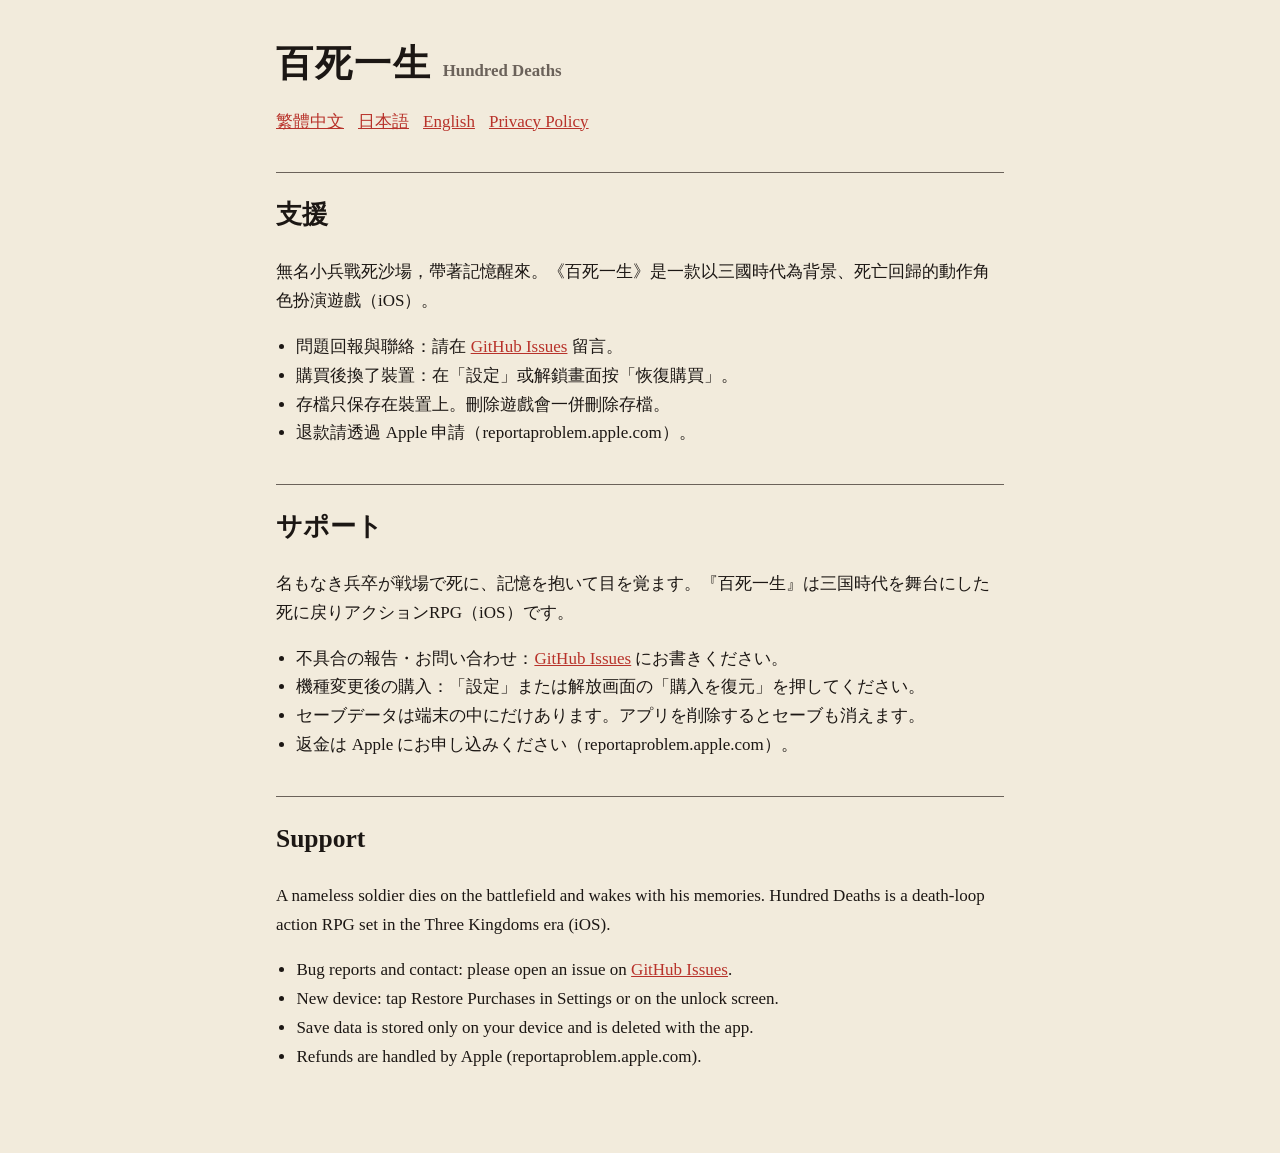
==== index.html @ 147dbe21 "Update support and privacy pages" ====
<!doctype html>
<html lang="zh-Hant">
<head>
<meta charset="utf-8">
<meta name="viewport" content="width=device-width, initial-scale=1">
<title>百死一生 Hundred Deaths · Support</title>
<link rel="stylesheet" href="style.css">
</head>
<body>
<main>
<h1>百死一生 <small>Hundred Deaths</small></h1>
<nav><a href="#zh">繁體中文</a><a href="#ja">日本語</a><a href="#en">English</a><a href="privacy.html">Privacy Policy</a></nav>

<section id="zh">
<h2>支援</h2>
<p>無名小兵戰死沙場，帶著記憶醒來。《百死一生》是一款以三國時代為背景、死亡回歸的動作角色扮演遊戲（iOS）。</p>
<ul>
<li>問題回報與聯絡：請在 <a href="https://github.com/SeungbinBaik/baeksailsaeng/issues">GitHub Issues</a> 留言。</li>
<li>購買後換了裝置：在「設定」或解鎖畫面按「恢復購買」。</li>
<li>存檔只保存在裝置上。刪除遊戲會一併刪除存檔。</li>
<li>退款請透過 Apple 申請（reportaproblem.apple.com）。</li>
</ul>
</section>

<section id="ja">
<h2>サポート</h2>
<p>名もなき兵卒が戦場で死に、記憶を抱いて目を覚ます。『百死一生』は三国時代を舞台にした死に戻りアクションRPG（iOS）です。</p>
<ul>
<li>不具合の報告・お問い合わせ：<a href="https://github.com/SeungbinBaik/baeksailsaeng/issues">GitHub Issues</a> にお書きください。</li>
<li>機種変更後の購入：「設定」または解放画面の「購入を復元」を押してください。</li>
<li>セーブデータは端末の中にだけあります。アプリを削除するとセーブも消えます。</li>
<li>返金は Apple にお申し込みください（reportaproblem.apple.com）。</li>
</ul>
</section>

<section id="en">
<h2>Support</h2>
<p>A nameless soldier dies on the battlefield and wakes with his memories. Hundred Deaths is a death-loop action RPG set in the Three Kingdoms era (iOS).</p>
<ul>
<li>Bug reports and contact: please open an issue on <a href="https://github.com/SeungbinBaik/baeksailsaeng/issues">GitHub Issues</a>.</li>
<li>New device: tap Restore Purchases in Settings or on the unlock screen.</li>
<li>Save data is stored only on your device and is deleted with the app.</li>
<li>Refunds are handled by Apple (reportaproblem.apple.com).</li>
</ul>
</section>
</main>
</body>
</html>
---- style.css ----
:root { --ink: #1c1714; --paper: #f2ebdc; --red: #b8322a; --muted: #6b625a; }
@media (prefers-color-scheme: dark) { :root { --ink: #ece4d4; --paper: #1b1714; --red: #e0685f; --muted: #a59a8d; } }
* { box-sizing: border-box; }
body { margin: 0; background: var(--paper); color: var(--ink); font: 17px/1.7 "Noto Serif", "Hiragino Mincho ProN", "PMingLiU", serif; }
main { max-width: 760px; margin: 0 auto; padding: 32px 16px 64px; }
h1 { font-size: 2.2em; margin: 0 0 4px; letter-spacing: .05em; }
h1 small { font-size: .45em; color: var(--muted); letter-spacing: 0; }
h2 { border-top: 1px solid var(--muted); padding-top: 20px; margin-top: 36px; }
nav a, a { color: var(--red); }
nav { margin: 12px 0 24px; display: flex; gap: 14px; flex-wrap: wrap; }
.lang { font-size: .9em; color: var(--muted); }
ul { padding-left: 1.2em; }
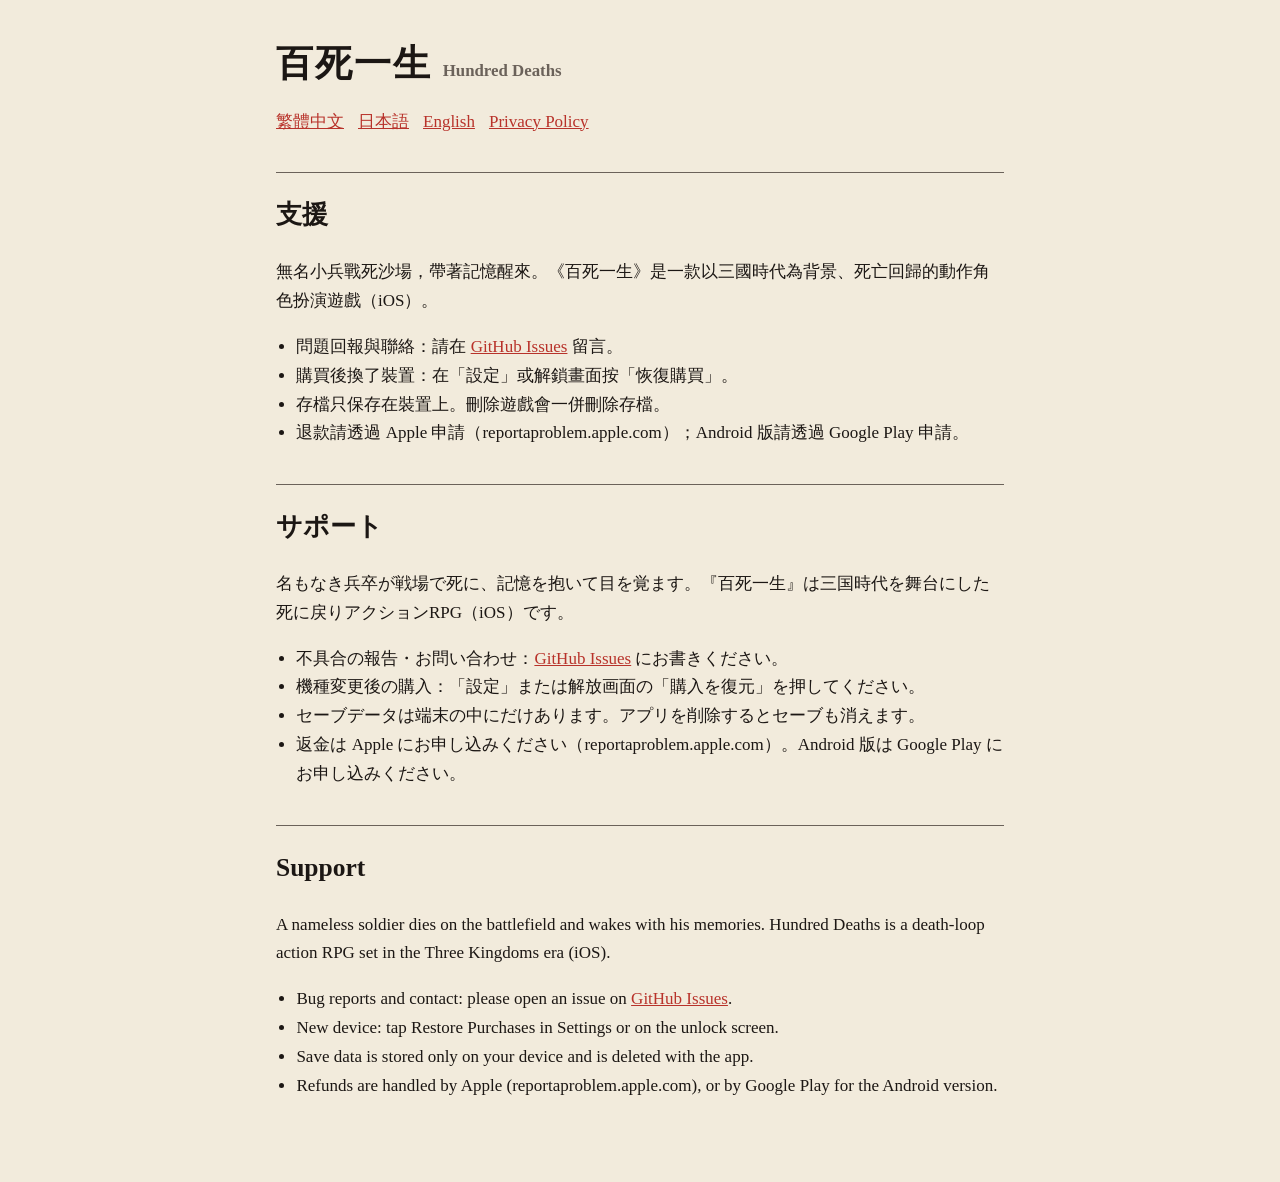
==== commit 96d2c4e3: "Update support and privacy pages" ====
--- a/index.html
+++ b/index.html
@@ -18,7 +18,7 @@
 <li>問題回報與聯絡：請在 <a href="https://github.com/SeungbinBaik/baeksailsaeng/issues">GitHub Issues</a> 留言。</li>
 <li>購買後換了裝置：在「設定」或解鎖畫面按「恢復購買」。</li>
 <li>存檔只保存在裝置上。刪除遊戲會一併刪除存檔。</li>
-<li>退款請透過 Apple 申請（reportaproblem.apple.com）。</li>
+<li>退款請透過 Apple 申請（reportaproblem.apple.com）；Android 版請透過 Google Play 申請。</li>
 </ul>
 </section>
 
@@ -29,7 +29,7 @@
 <li>不具合の報告・お問い合わせ：<a href="https://github.com/SeungbinBaik/baeksailsaeng/issues">GitHub Issues</a> にお書きください。</li>
 <li>機種変更後の購入：「設定」または解放画面の「購入を復元」を押してください。</li>
 <li>セーブデータは端末の中にだけあります。アプリを削除するとセーブも消えます。</li>
-<li>返金は Apple にお申し込みください（reportaproblem.apple.com）。</li>
+<li>返金は Apple にお申し込みください（reportaproblem.apple.com）。Android 版は Google Play にお申し込みください。</li>
 </ul>
 </section>
 
@@ -40,7 +40,7 @@
 <li>Bug reports and contact: please open an issue on <a href="https://github.com/SeungbinBaik/baeksailsaeng/issues">GitHub Issues</a>.</li>
 <li>New device: tap Restore Purchases in Settings or on the unlock screen.</li>
 <li>Save data is stored only on your device and is deleted with the app.</li>
-<li>Refunds are handled by Apple (reportaproblem.apple.com).</li>
+<li>Refunds are handled by Apple (reportaproblem.apple.com), or by Google Play for the Android version.</li>
 </ul>
 </section>
 </main>
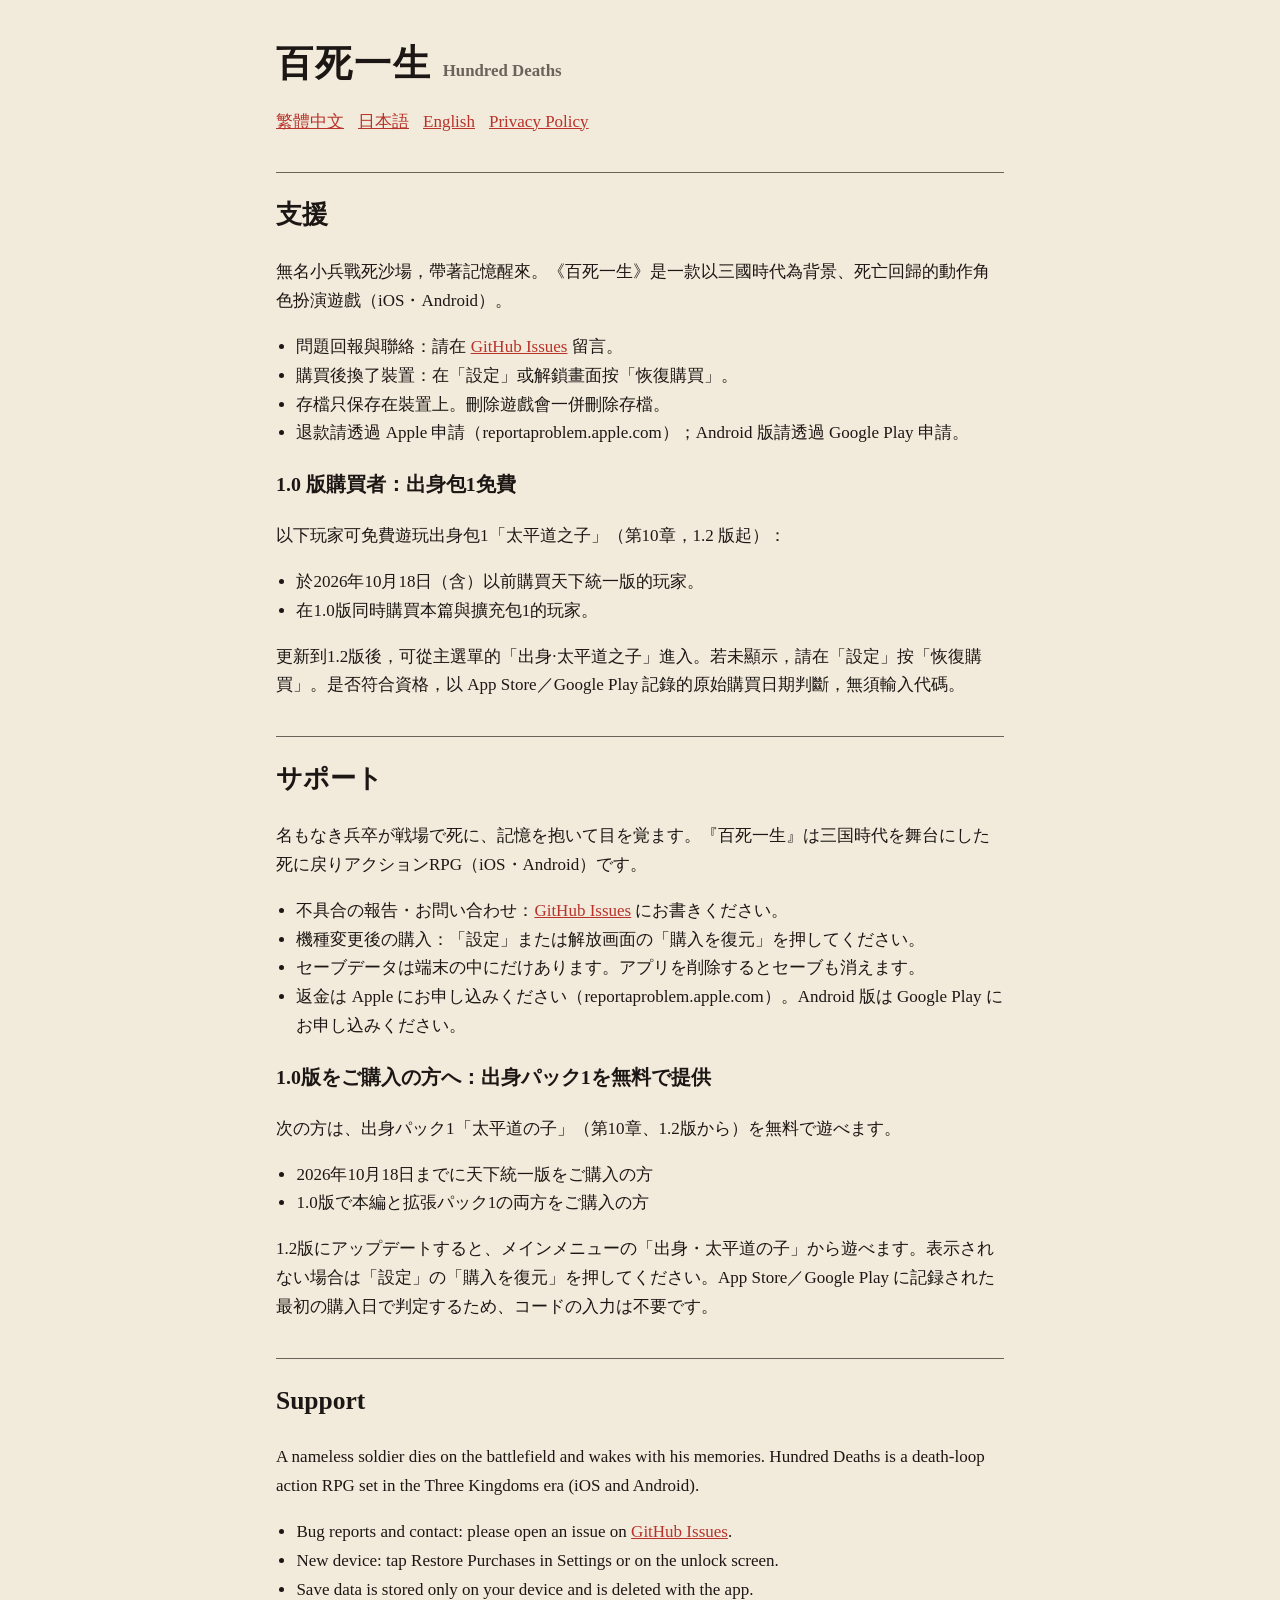
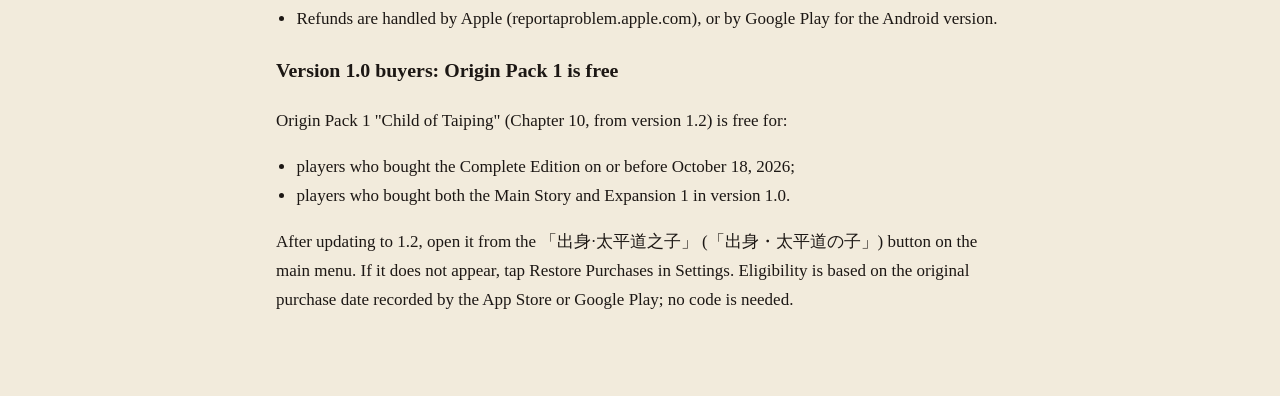
==== commit d584eb90: "Update support and privacy pages" ====
--- a/index.html
+++ b/index.html
@@ -13,35 +13,56 @@
 
 <section id="zh">
 <h2>支援</h2>
-<p>無名小兵戰死沙場，帶著記憶醒來。《百死一生》是一款以三國時代為背景、死亡回歸的動作角色扮演遊戲（iOS）。</p>
+<p>無名小兵戰死沙場，帶著記憶醒來。《百死一生》是一款以三國時代為背景、死亡回歸的動作角色扮演遊戲（iOS・Android）。</p>
 <ul>
 <li>問題回報與聯絡：請在 <a href="https://github.com/SeungbinBaik/baeksailsaeng/issues">GitHub Issues</a> 留言。</li>
 <li>購買後換了裝置：在「設定」或解鎖畫面按「恢復購買」。</li>
 <li>存檔只保存在裝置上。刪除遊戲會一併刪除存檔。</li>
 <li>退款請透過 Apple 申請（reportaproblem.apple.com）；Android 版請透過 Google Play 申請。</li>
 </ul>
+<h3>1.0 版購買者：出身包1免費</h3>
+<p>以下玩家可免費遊玩出身包1「太平道之子」（第10章，1.2 版起）：</p>
+<ul>
+<li>於2026年10月18日（含）以前購買天下統一版的玩家。</li>
+<li>在1.0版同時購買本篇與擴充包1的玩家。</li>
+</ul>
+<p>更新到1.2版後，可從主選單的「出身·太平道之子」進入。若未顯示，請在「設定」按「恢復購買」。是否符合資格，以 App Store／Google Play 記錄的原始購買日期判斷，無須輸入代碼。</p>
 </section>
 
 <section id="ja">
 <h2>サポート</h2>
-<p>名もなき兵卒が戦場で死に、記憶を抱いて目を覚ます。『百死一生』は三国時代を舞台にした死に戻りアクションRPG（iOS）です。</p>
+<p>名もなき兵卒が戦場で死に、記憶を抱いて目を覚ます。『百死一生』は三国時代を舞台にした死に戻りアクションRPG（iOS・Android）です。</p>
 <ul>
 <li>不具合の報告・お問い合わせ：<a href="https://github.com/SeungbinBaik/baeksailsaeng/issues">GitHub Issues</a> にお書きください。</li>
 <li>機種変更後の購入：「設定」または解放画面の「購入を復元」を押してください。</li>
 <li>セーブデータは端末の中にだけあります。アプリを削除するとセーブも消えます。</li>
 <li>返金は Apple にお申し込みください（reportaproblem.apple.com）。Android 版は Google Play にお申し込みください。</li>
 </ul>
+<h3>1.0版をご購入の方へ：出身パック1を無料で提供</h3>
+<p>次の方は、出身パック1「太平道の子」（第10章、1.2版から）を無料で遊べます。</p>
+<ul>
+<li>2026年10月18日までに天下統一版をご購入の方</li>
+<li>1.0版で本編と拡張パック1の両方をご購入の方</li>
+</ul>
+<p>1.2版にアップデートすると、メインメニューの「出身・太平道の子」から遊べます。表示されない場合は「設定」の「購入を復元」を押してください。App Store／Google Play に記録された最初の購入日で判定するため、コードの入力は不要です。</p>
 </section>
 
 <section id="en">
 <h2>Support</h2>
-<p>A nameless soldier dies on the battlefield and wakes with his memories. Hundred Deaths is a death-loop action RPG set in the Three Kingdoms era (iOS).</p>
+<p>A nameless soldier dies on the battlefield and wakes with his memories. Hundred Deaths is a death-loop action RPG set in the Three Kingdoms era (iOS and Android).</p>
 <ul>
 <li>Bug reports and contact: please open an issue on <a href="https://github.com/SeungbinBaik/baeksailsaeng/issues">GitHub Issues</a>.</li>
 <li>New device: tap Restore Purchases in Settings or on the unlock screen.</li>
 <li>Save data is stored only on your device and is deleted with the app.</li>
 <li>Refunds are handled by Apple (reportaproblem.apple.com), or by Google Play for the Android version.</li>
 </ul>
+<h3>Version 1.0 buyers: Origin Pack 1 is free</h3>
+<p>Origin Pack 1 "Child of Taiping" (Chapter 10, from version 1.2) is free for:</p>
+<ul>
+<li>players who bought the Complete Edition on or before October 18, 2026;</li>
+<li>players who bought both the Main Story and Expansion 1 in version 1.0.</li>
+</ul>
+<p>After updating to 1.2, open it from the 「出身·太平道之子」 (「出身・太平道の子」) button on the main menu. If it does not appear, tap Restore Purchases in Settings. Eligibility is based on the original purchase date recorded by the App Store or Google Play; no code is needed.</p>
 </section>
 </main>
 </body>
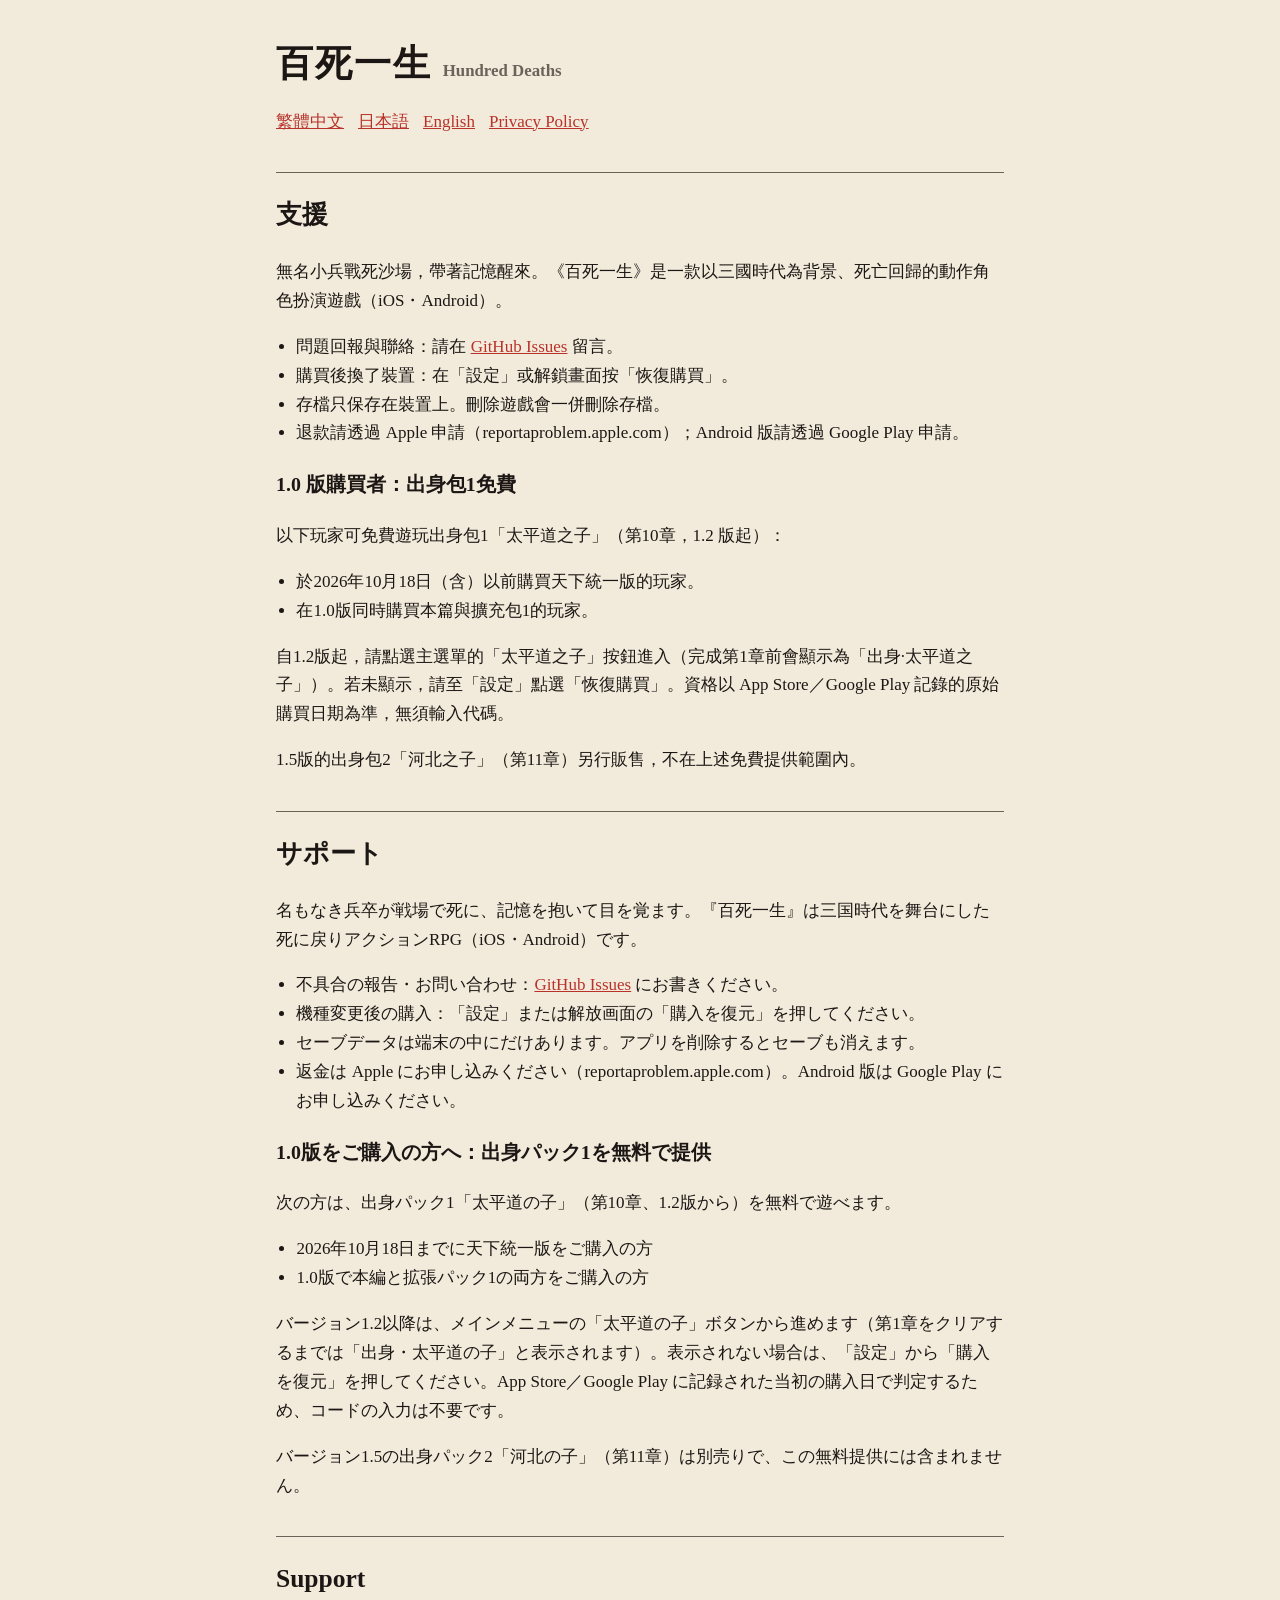
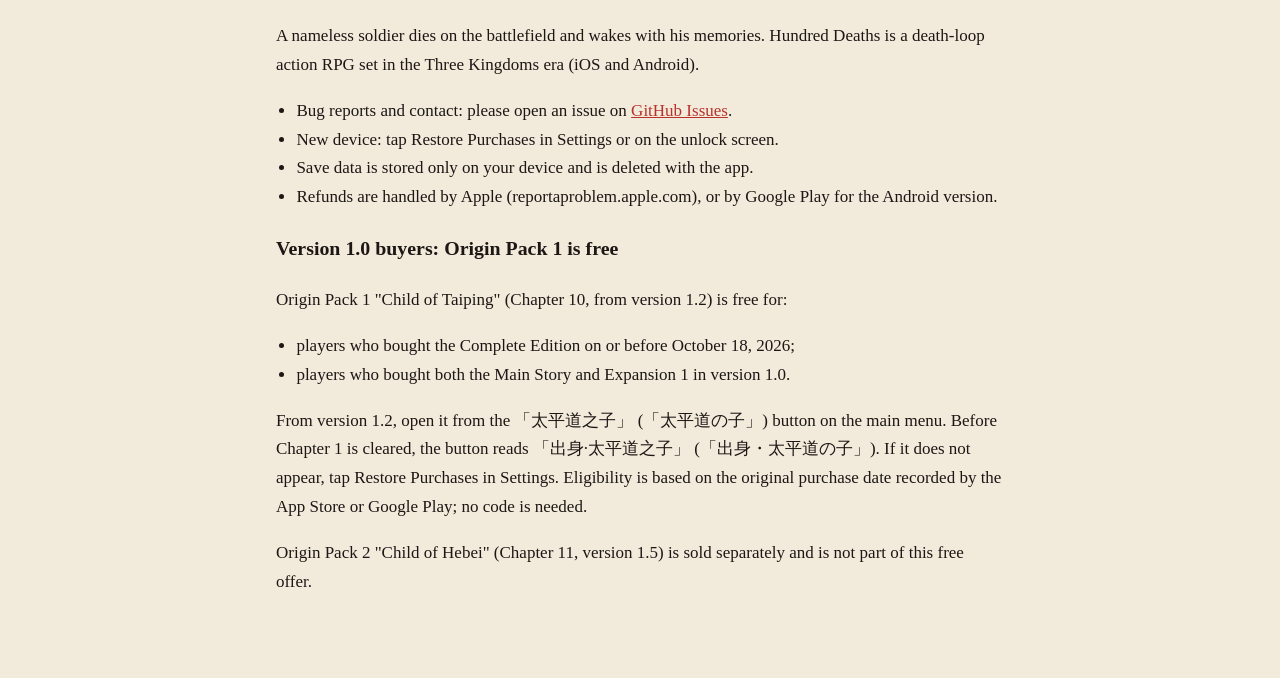
==== commit 525e56cf: "Update support and privacy pages" ====
--- a/index.html
+++ b/index.html
@@ -26,7 +26,8 @@
 <li>於2026年10月18日（含）以前購買天下統一版的玩家。</li>
 <li>在1.0版同時購買本篇與擴充包1的玩家。</li>
 </ul>
-<p>更新到1.2版後，可從主選單的「出身·太平道之子」進入。若未顯示，請在「設定」按「恢復購買」。是否符合資格，以 App Store／Google Play 記錄的原始購買日期判斷，無須輸入代碼。</p>
+<p>自1.2版起，請點選主選單的「太平道之子」按鈕進入（完成第1章前會顯示為「出身·太平道之子」）。若未顯示，請至「設定」點選「恢復購買」。資格以 App Store／Google Play 記錄的原始購買日期為準，無須輸入代碼。</p>
+<p>1.5版的出身包2「河北之子」（第11章）另行販售，不在上述免費提供範圍內。</p>
 </section>
 
 <section id="ja">
@@ -44,7 +45,8 @@
 <li>2026年10月18日までに天下統一版をご購入の方</li>
 <li>1.0版で本編と拡張パック1の両方をご購入の方</li>
 </ul>
-<p>1.2版にアップデートすると、メインメニューの「出身・太平道の子」から遊べます。表示されない場合は「設定」の「購入を復元」を押してください。App Store／Google Play に記録された最初の購入日で判定するため、コードの入力は不要です。</p>
+<p>バージョン1.2以降は、メインメニューの「太平道の子」ボタンから進めます（第1章をクリアするまでは「出身・太平道の子」と表示されます）。表示されない場合は、「設定」から「購入を復元」を押してください。App Store／Google Play に記録された当初の購入日で判定するため、コードの入力は不要です。</p>
+<p>バージョン1.5の出身パック2「河北の子」（第11章）は別売りで、この無料提供には含まれません。</p>
 </section>
 
 <section id="en">
@@ -62,7 +64,8 @@
 <li>players who bought the Complete Edition on or before October 18, 2026;</li>
 <li>players who bought both the Main Story and Expansion 1 in version 1.0.</li>
 </ul>
-<p>After updating to 1.2, open it from the 「出身·太平道之子」 (「出身・太平道の子」) button on the main menu. If it does not appear, tap Restore Purchases in Settings. Eligibility is based on the original purchase date recorded by the App Store or Google Play; no code is needed.</p>
+<p>From version 1.2, open it from the 「太平道之子」 (「太平道の子」) button on the main menu. Before Chapter 1 is cleared, the button reads 「出身·太平道之子」 (「出身・太平道の子」). If it does not appear, tap Restore Purchases in Settings. Eligibility is based on the original purchase date recorded by the App Store or Google Play; no code is needed.</p>
+<p>Origin Pack 2 "Child of Hebei" (Chapter 11, version 1.5) is sold separately and is not part of this free offer.</p>
 </section>
 </main>
 </body>
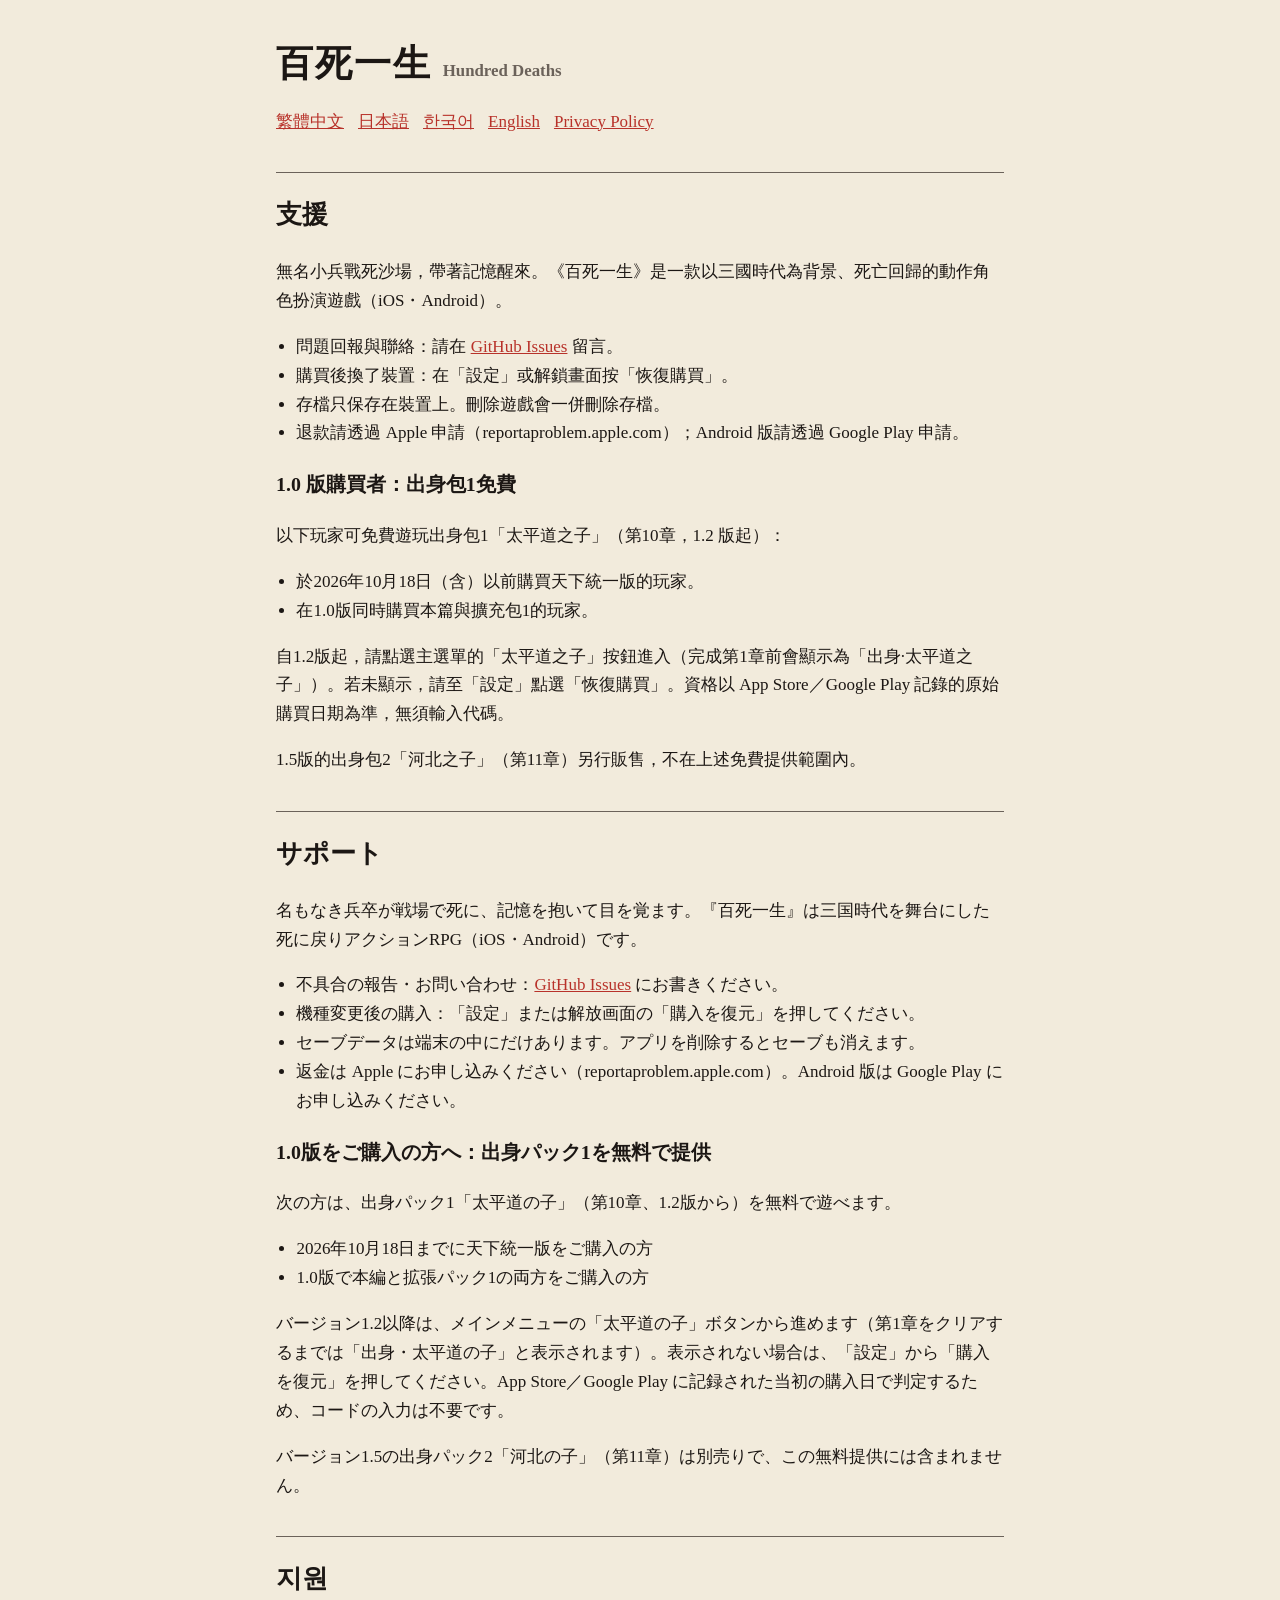
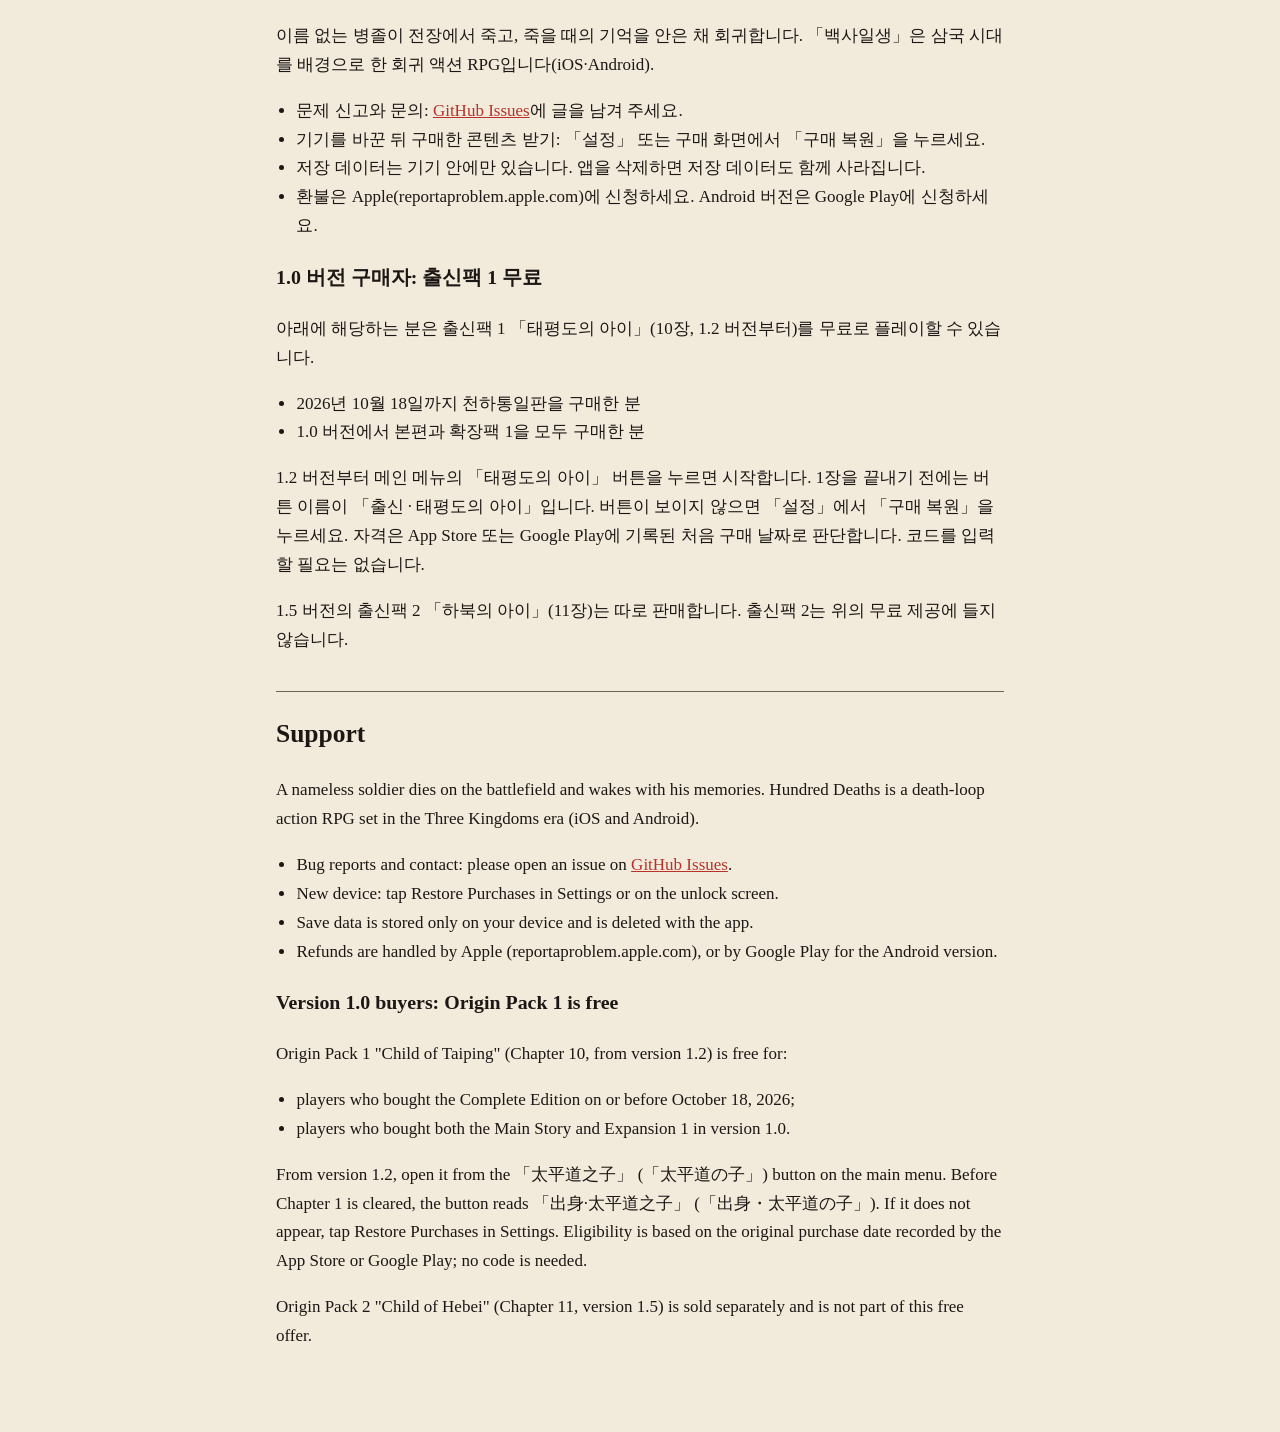
==== commit 05688565: "Update support and privacy pages" ====
--- a/index.html
+++ b/index.html
@@ -9,7 +9,7 @@
 <body>
 <main>
 <h1>百死一生 <small>Hundred Deaths</small></h1>
-<nav><a href="#zh">繁體中文</a><a href="#ja">日本語</a><a href="#en">English</a><a href="privacy.html">Privacy Policy</a></nav>
+<nav><a href="#zh">繁體中文</a><a href="#ja">日本語</a><a href="#ko">한국어</a><a href="#en">English</a><a href="privacy.html">Privacy Policy</a></nav>
 
 <section id="zh">
 <h2>支援</h2>
@@ -49,6 +49,25 @@
 <p>バージョン1.5の出身パック2「河北の子」（第11章）は別売りで、この無料提供には含まれません。</p>
 </section>
 
+<section id="ko" lang="ko">
+<h2>지원</h2>
+<p>이름 없는 병졸이 전장에서 죽고, 죽을 때의 기억을 안은 채 회귀합니다. 「백사일생」은 삼국 시대를 배경으로 한 회귀 액션 RPG입니다(iOS·Android).</p>
+<ul>
+<li>문제 신고와 문의: <a href="https://github.com/SeungbinBaik/baeksailsaeng/issues">GitHub Issues</a>에 글을 남겨 주세요.</li>
+<li>기기를 바꾼 뒤 구매한 콘텐츠 받기: 「설정」 또는 구매 화면에서 「구매 복원」을 누르세요.</li>
+<li>저장 데이터는 기기 안에만 있습니다. 앱을 삭제하면 저장 데이터도 함께 사라집니다.</li>
+<li>환불은 Apple(reportaproblem.apple.com)에 신청하세요. Android 버전은 Google Play에 신청하세요.</li>
+</ul>
+<h3>1.0 버전 구매자: 출신팩 1 무료</h3>
+<p>아래에 해당하는 분은 출신팩 1 「태평도의 아이」(10장, 1.2 버전부터)를 무료로 플레이할 수 있습니다.</p>
+<ul>
+<li>2026년 10월 18일까지 천하통일판을 구매한 분</li>
+<li>1.0 버전에서 본편과 확장팩 1을 모두 구매한 분</li>
+</ul>
+<p>1.2 버전부터 메인 메뉴의 「태평도의 아이」 버튼을 누르면 시작합니다. 1장을 끝내기 전에는 버튼 이름이 「출신 · 태평도의 아이」입니다. 버튼이 보이지 않으면 「설정」에서 「구매 복원」을 누르세요. 자격은 App Store 또는 Google Play에 기록된 처음 구매 날짜로 판단합니다. 코드를 입력할 필요는 없습니다.</p>
+<p>1.5 버전의 출신팩 2 「하북의 아이」(11장)는 따로 판매합니다. 출신팩 2는 위의 무료 제공에 들지 않습니다.</p>
+</section>
+
 <section id="en">
 <h2>Support</h2>
 <p>A nameless soldier dies on the battlefield and wakes with his memories. Hundred Deaths is a death-loop action RPG set in the Three Kingdoms era (iOS and Android).</p>
